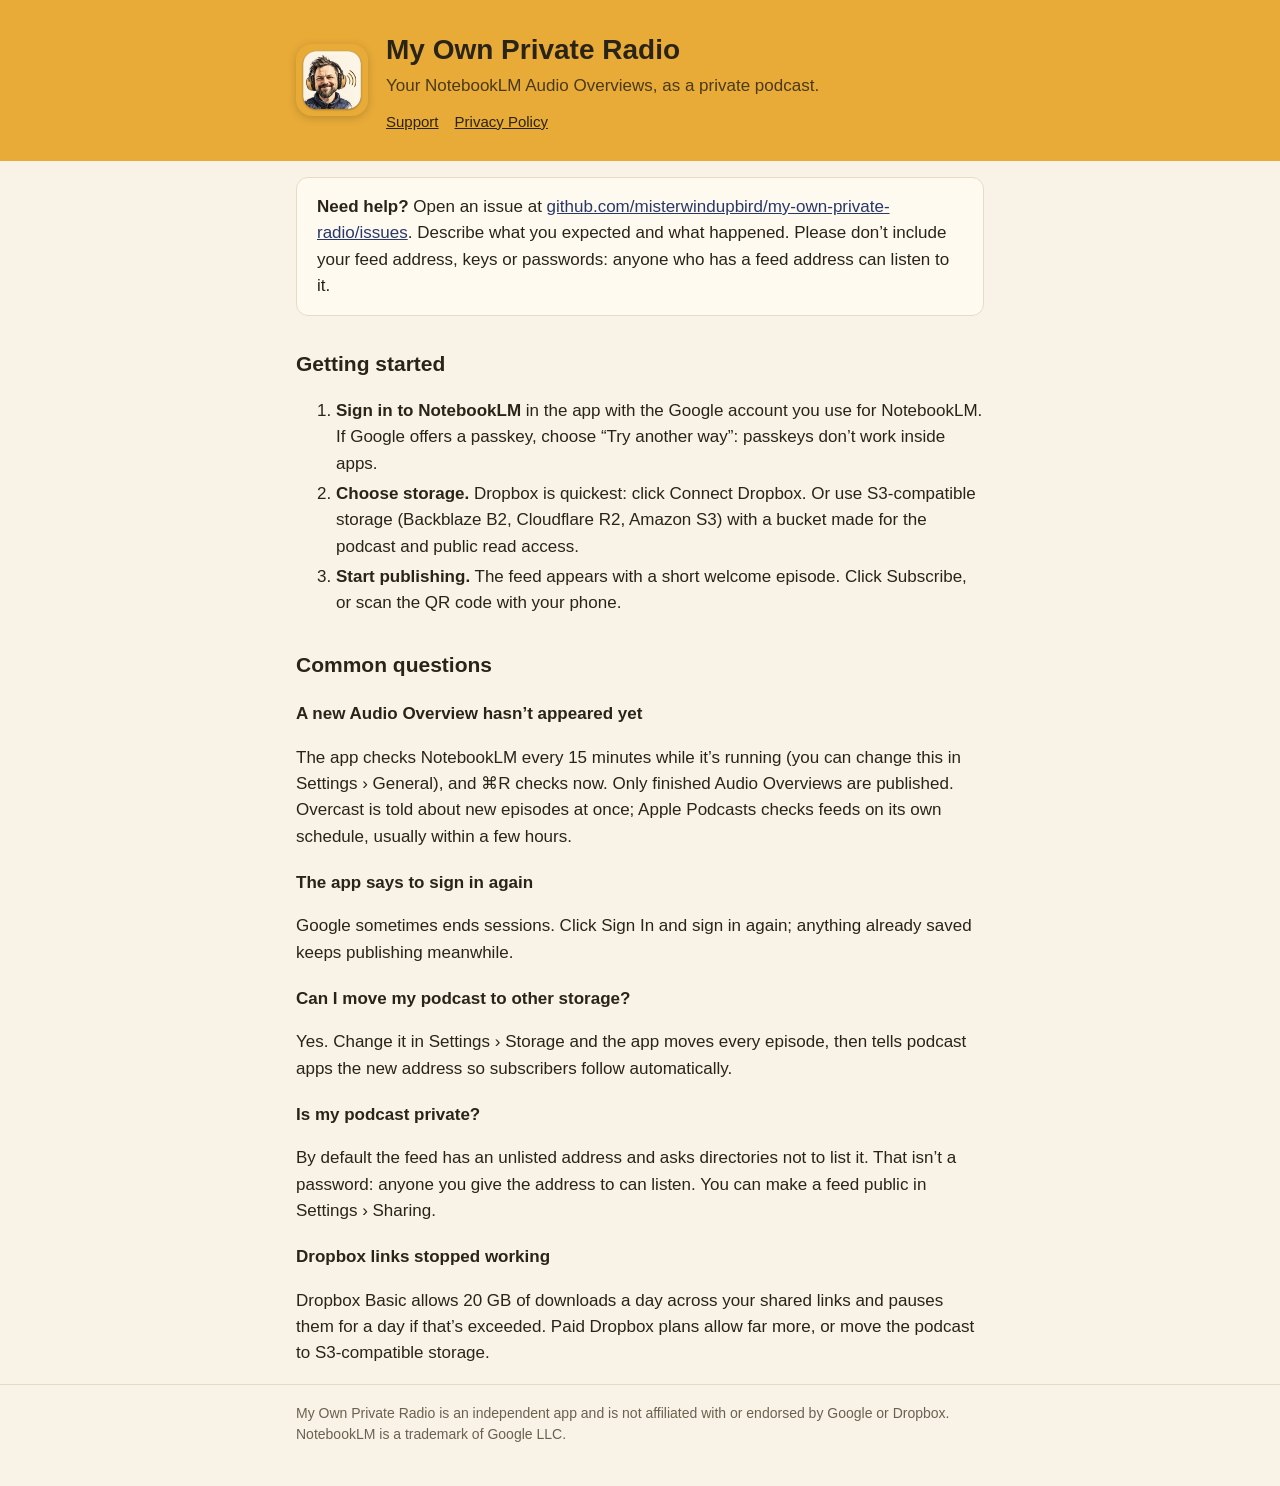
==== index.html @ 6b5279cc "Support and privacy pages for My Own Private Radio Co-Authored-By: Claude Opus 5.5 <noreply@anthropi" ====
<!doctype html>
<html lang="en">
<head>
<meta charset="utf-8">
<meta name="viewport" content="width=device-width, initial-scale=1">
<title>My Own Private Radio — Support</title>
<link rel="stylesheet" href="style.css">
<link rel="icon" href="icon.png">
</head>
<body>
<header><div class="wrap">
  <img src="icon.png" alt="">
  <div>
    <h1>My Own Private Radio</h1>
    <p>Your NotebookLM Audio Overviews, as a private podcast.</p>
    <nav><a href="./">Support</a><a href="privacy.html">Privacy Policy</a></nav>
  </div>
</div></header>
<main class="wrap">
  <div class="card">
    <strong>Need help?</strong> Open an issue at
    <a href="https://github.com/misterwindupbird/my-own-private-radio/issues">github.com/misterwindupbird/my-own-private-radio/issues</a>.
    Describe what you expected and what happened. Please don’t include your feed address, keys or passwords: anyone who has a feed address can listen to it.
  </div>

  <h2>Getting started</h2>
  <ol>
    <li><strong>Sign in to NotebookLM</strong> in the app with the Google account you use for NotebookLM. If Google offers a passkey, choose “Try another way”: passkeys don’t work inside apps.</li>
    <li><strong>Choose storage.</strong> Dropbox is quickest: click Connect Dropbox. Or use S3-compatible storage (Backblaze B2, Cloudflare R2, Amazon S3) with a bucket made for the podcast and public read access.</li>
    <li><strong>Start publishing.</strong> The feed appears with a short welcome episode. Click Subscribe, or scan the QR code with your phone.</li>
  </ol>

  <h2>Common questions</h2>
  <h3>A new Audio Overview hasn’t appeared yet</h3>
  <p>The app checks NotebookLM every 15 minutes while it’s running (you can change this in Settings › General), and ⌘R checks now. Only finished Audio Overviews are published. Overcast is told about new episodes at once; Apple Podcasts checks feeds on its own schedule, usually within a few hours.</p>
  <h3>The app says to sign in again</h3>
  <p>Google sometimes ends sessions. Click Sign In and sign in again; anything already saved keeps publishing meanwhile.</p>
  <h3>Can I move my podcast to other storage?</h3>
  <p>Yes. Change it in Settings › Storage and the app moves every episode, then tells podcast apps the new address so subscribers follow automatically.</p>
  <h3>Is my podcast private?</h3>
  <p>By default the feed has an unlisted address and asks directories not to list it. That isn’t a password: anyone you give the address to can listen. You can make a feed public in Settings › Sharing.</p>
  <h3>Dropbox links stopped working</h3>
  <p>Dropbox Basic allows 20 GB of downloads a day across your shared links and pauses them for a day if that’s exceeded. Paid Dropbox plans allow far more, or move the podcast to S3-compatible storage.</p>
</main>
<footer><div class="wrap">
  My Own Private Radio is an independent app and is not affiliated with or endorsed by Google or Dropbox. NotebookLM is a trademark of Google LLC.
</div></footer>
</body>
</html>
---- style.css ----
:root {
  --paper: #f8f3e6; --ink: #2a2418; --muted: #6b6150; --band: #e8ab38; --accent: #29386a; --card: #fffaf0; --line: #e6dcc6;
}
@media (prefers-color-scheme: dark) {
  :root { --paper: #2b2620; --ink: #f1ead8; --muted: #b8ad96; --band: #8c6117; --accent: #eeb34d; --card: #353028; --line: #4a4236; }
}
* { box-sizing: border-box; }
body { margin: 0; background: var(--paper); color: var(--ink); font: 17px/1.55 -apple-system, BlinkMacSystemFont, "Helvetica Neue", sans-serif; }
header { background: var(--band); padding: 28px 16px; }
header .wrap { display: flex; align-items: center; gap: 18px; }
header img { width: 72px; height: 72px; border-radius: 16px; box-shadow: 0 2px 8px rgba(0,0,0,.18); }
header h1 { margin: 0; font-size: 28px; color: #2a2418; }
header p { margin: 2px 0 0; color: #4a3a1a; }
.wrap { max-width: 720px; margin: 0 auto; padding: 0 16px; }
main { padding: 28px 0 48px; }
h2 { font-size: 21px; margin: 32px 0 8px; }
h3 { font-size: 17px; margin: 20px 0 4px; }
a { color: var(--accent); }
.card { background: var(--card); border: 1px solid var(--line); border-radius: 12px; padding: 16px 20px; margin: 16px 0; }
ul { padding-left: 1.2em; }
li { margin: 4px 0; }
nav { margin-top: 10px; font-size: 15px; }
nav a { color: #2a2418; margin-right: 16px; }
footer { color: var(--muted); font-size: 14px; border-top: 1px solid var(--line); padding: 18px 0 40px; }
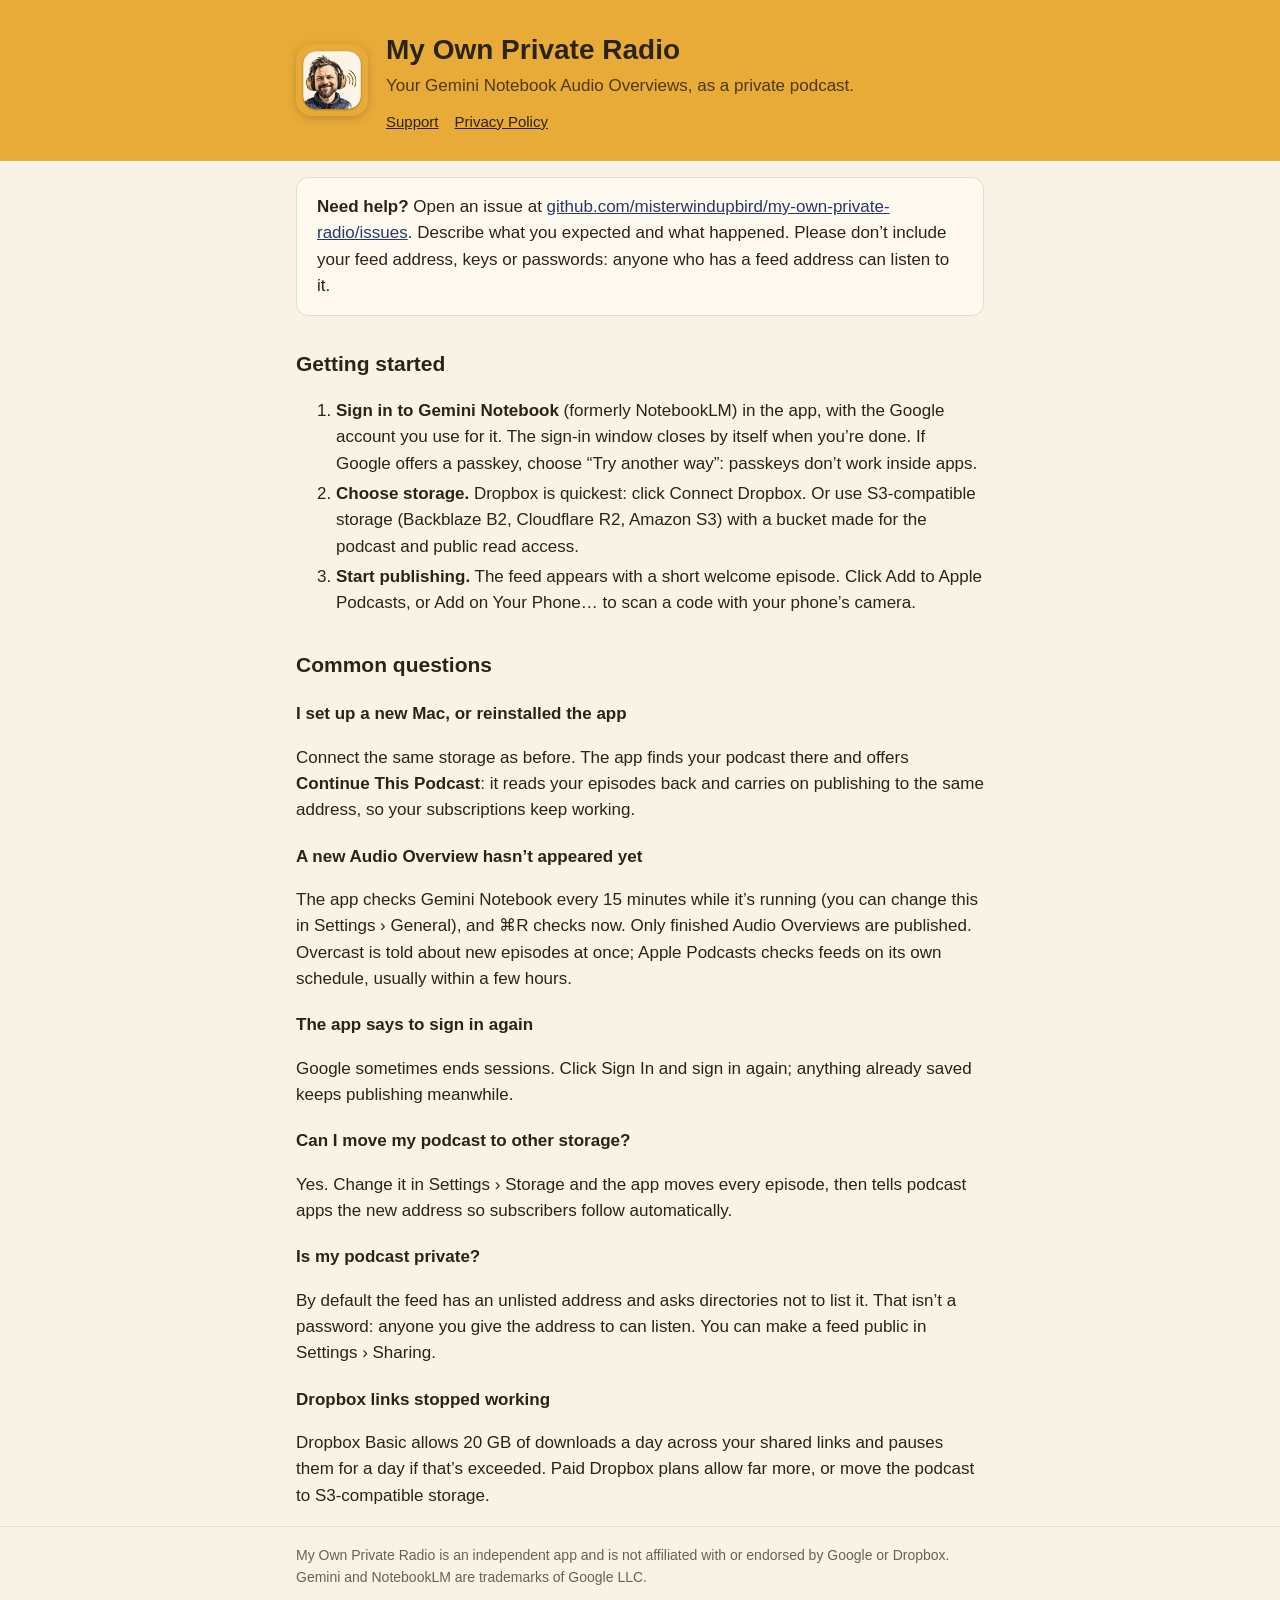
==== commit 1257beb9: "Gemini Notebook name, the current setup flow, and a new-Mac answer Co-Authored-By: Claude Opus 5.5 <" ====
--- a/index.html
+++ b/index.html
@@ -12,7 +12,7 @@
   <img src="icon.png" alt="">
   <div>
     <h1>My Own Private Radio</h1>
-    <p>Your NotebookLM Audio Overviews, as a private podcast.</p>
+    <p>Your Gemini Notebook Audio Overviews, as a private podcast.</p>
     <nav><a href="./">Support</a><a href="privacy.html">Privacy Policy</a></nav>
   </div>
 </div></header>
@@ -25,14 +25,16 @@
 
   <h2>Getting started</h2>
   <ol>
-    <li><strong>Sign in to NotebookLM</strong> in the app with the Google account you use for NotebookLM. If Google offers a passkey, choose “Try another way”: passkeys don’t work inside apps.</li>
+    <li><strong>Sign in to Gemini Notebook</strong> (formerly NotebookLM) in the app, with the Google account you use for it. The sign-in window closes by itself when you’re done. If Google offers a passkey, choose “Try another way”: passkeys don’t work inside apps.</li>
     <li><strong>Choose storage.</strong> Dropbox is quickest: click Connect Dropbox. Or use S3-compatible storage (Backblaze B2, Cloudflare R2, Amazon S3) with a bucket made for the podcast and public read access.</li>
-    <li><strong>Start publishing.</strong> The feed appears with a short welcome episode. Click Subscribe, or scan the QR code with your phone.</li>
+    <li><strong>Start publishing.</strong> The feed appears with a short welcome episode. Click Add to Apple Podcasts, or Add on Your Phone… to scan a code with your phone’s camera.</li>
   </ol>
 
   <h2>Common questions</h2>
+  <h3>I set up a new Mac, or reinstalled the app</h3>
+  <p>Connect the same storage as before. The app finds your podcast there and offers <strong>Continue This Podcast</strong>: it reads your episodes back and carries on publishing to the same address, so your subscriptions keep working.</p>
   <h3>A new Audio Overview hasn’t appeared yet</h3>
-  <p>The app checks NotebookLM every 15 minutes while it’s running (you can change this in Settings › General), and ⌘R checks now. Only finished Audio Overviews are published. Overcast is told about new episodes at once; Apple Podcasts checks feeds on its own schedule, usually within a few hours.</p>
+  <p>The app checks Gemini Notebook every 15 minutes while it’s running (you can change this in Settings › General), and ⌘R checks now. Only finished Audio Overviews are published. Overcast is told about new episodes at once; Apple Podcasts checks feeds on its own schedule, usually within a few hours.</p>
   <h3>The app says to sign in again</h3>
   <p>Google sometimes ends sessions. Click Sign In and sign in again; anything already saved keeps publishing meanwhile.</p>
   <h3>Can I move my podcast to other storage?</h3>
@@ -43,7 +45,7 @@
   <p>Dropbox Basic allows 20 GB of downloads a day across your shared links and pauses them for a day if that’s exceeded. Paid Dropbox plans allow far more, or move the podcast to S3-compatible storage.</p>
 </main>
 <footer><div class="wrap">
-  My Own Private Radio is an independent app and is not affiliated with or endorsed by Google or Dropbox. NotebookLM is a trademark of Google LLC.
+  My Own Private Radio is an independent app and is not affiliated with or endorsed by Google or Dropbox. Gemini and NotebookLM are trademarks of Google LLC.
 </div></footer>
 </body>
 </html>
